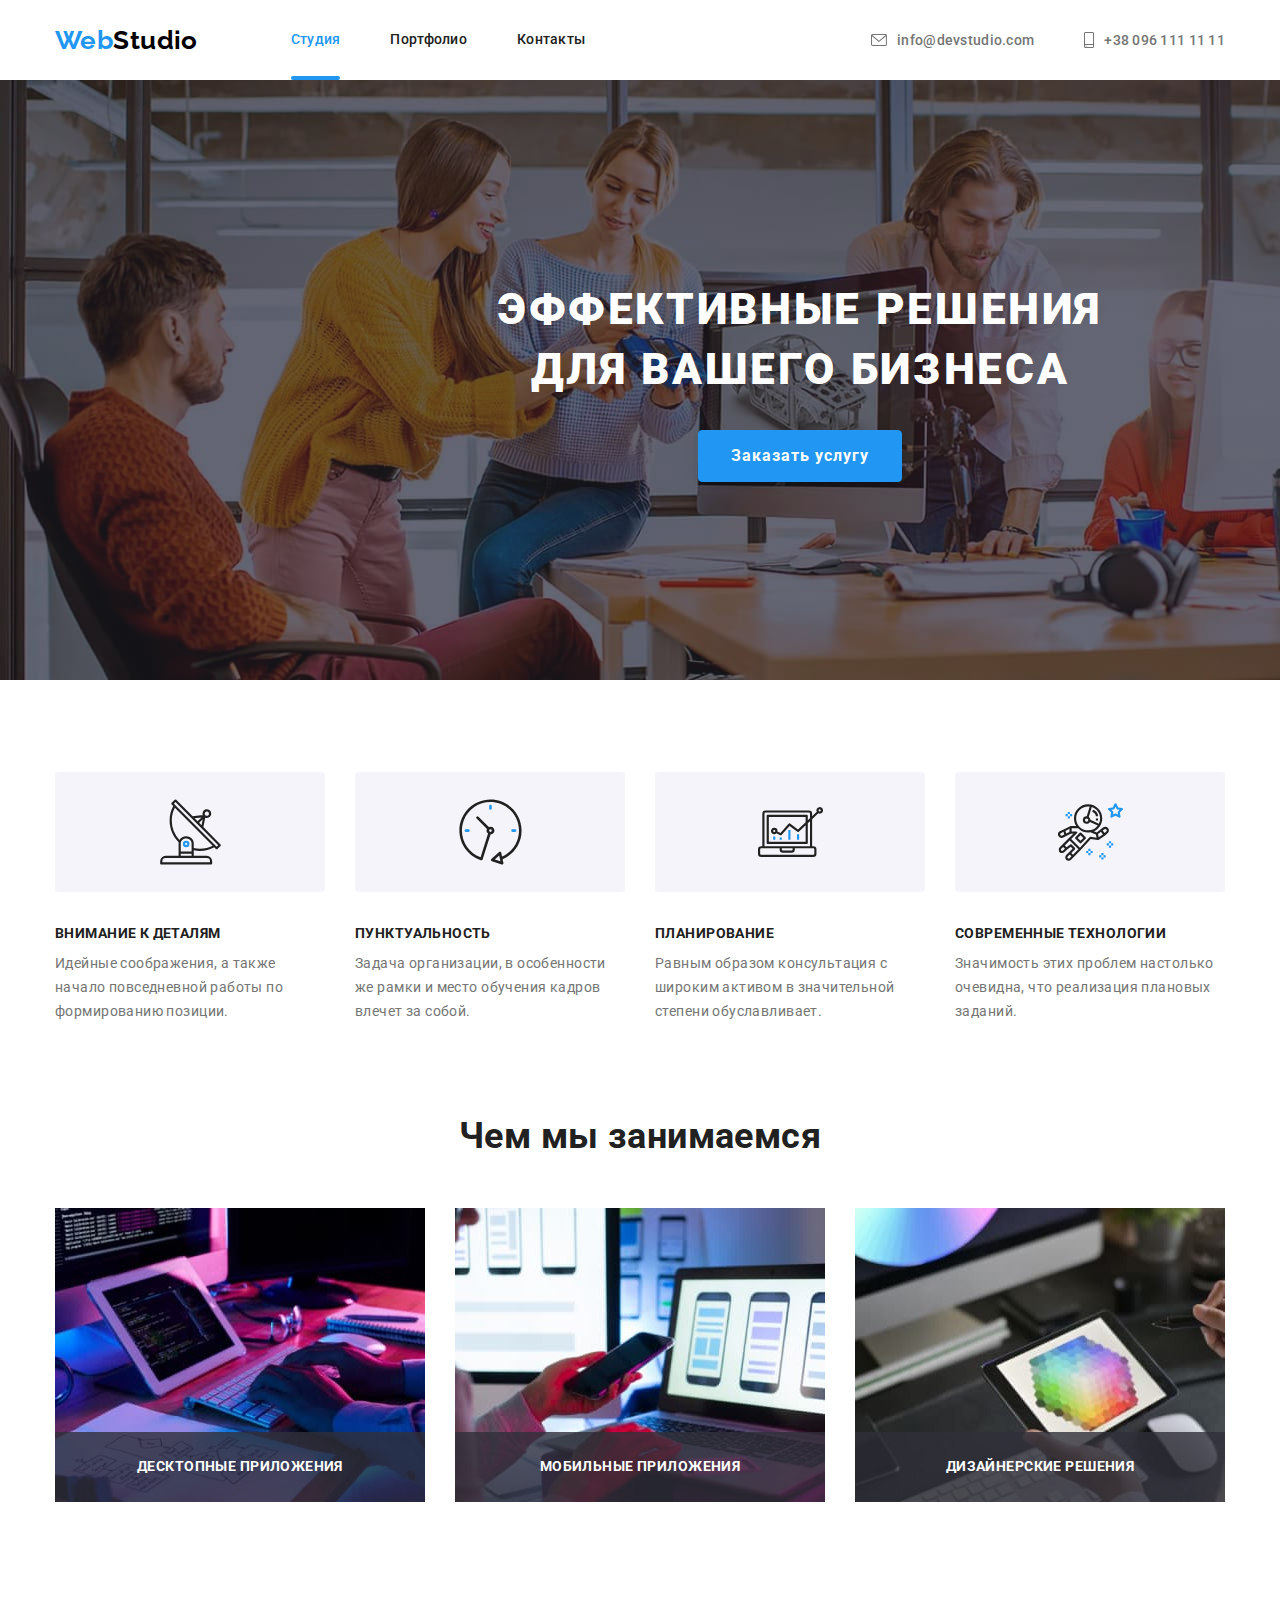
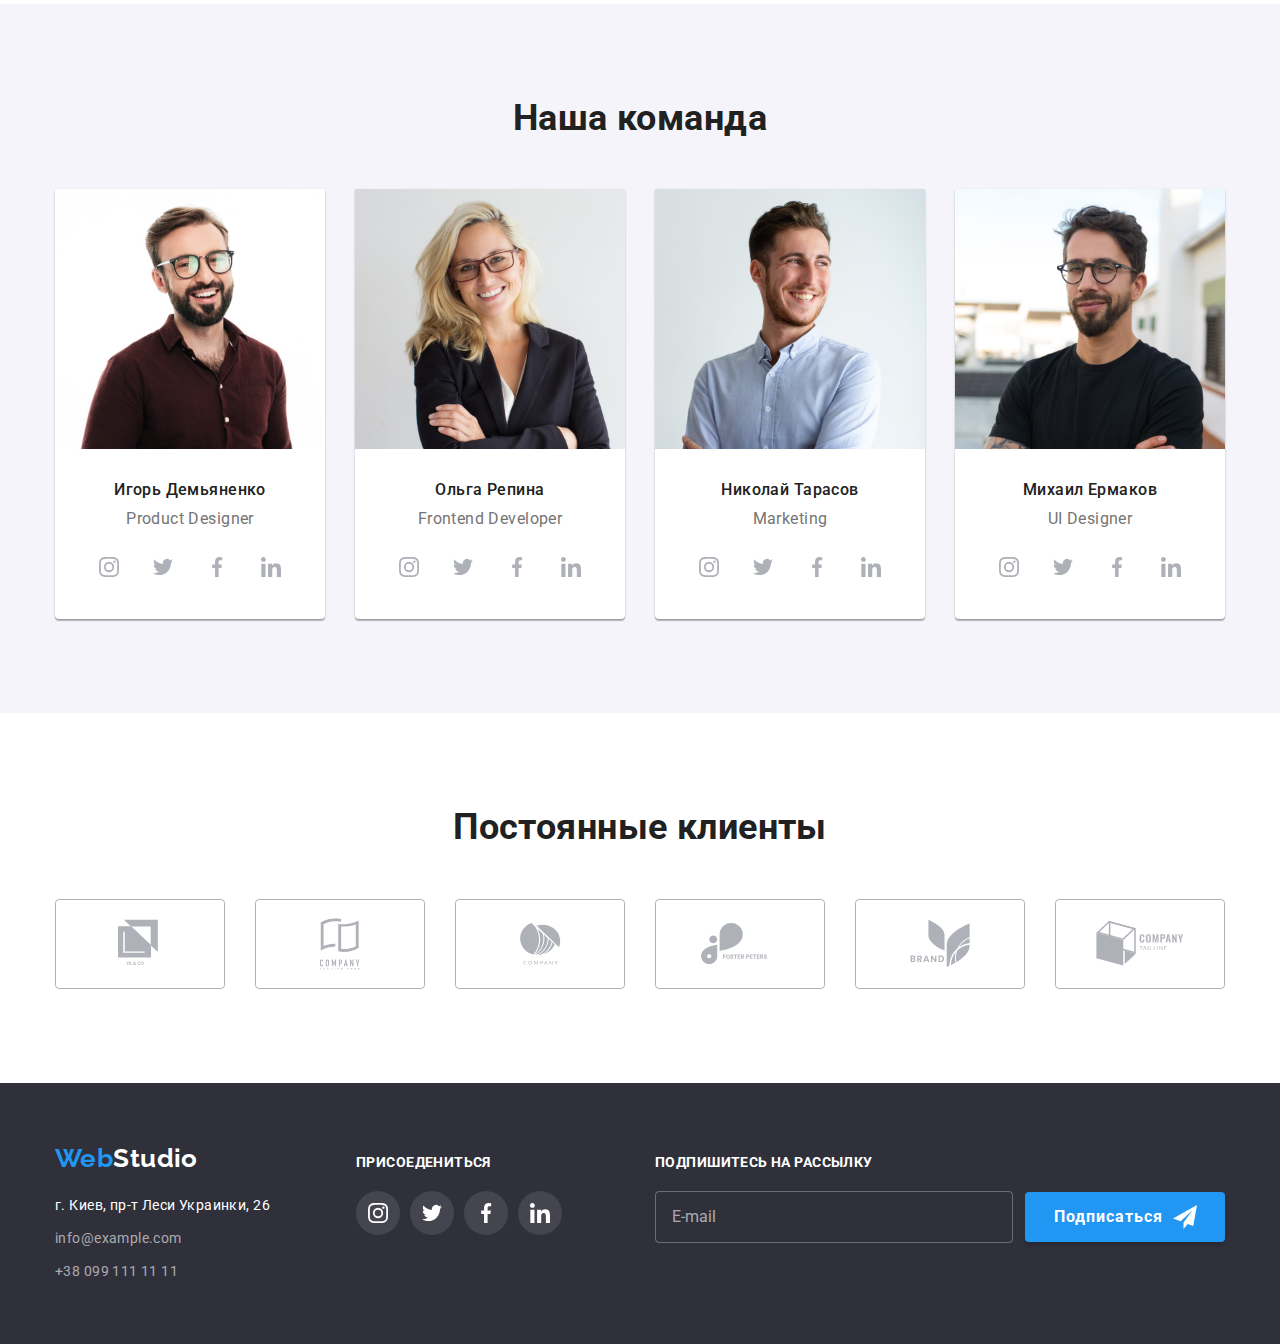
==== index.html @ e8d25381 "hw06-01" ====
<!DOCTYPE html>
<html lang="en">
  <head>
    <meta charset="UTF-8" />
    <meta name="viewport" content="width=device-width, initial-scale=1.0" />
    <link
      rel="stylesheet"
      href="https://cdnjs.cloudflare.com/ajax/libs/modern-normalize/1.0.0/modern-normalize.min.css"
    />
    <link rel="preconnect" href="https://fonts.gstatic.com" />
    <link
      href="https://fonts.googleapis.com/css2?family=Raleway:wght@700&family=Roboto:ital,wght@0,400;0,500;0,900;1,700&display=swap"
      rel="stylesheet"
    />
    <link rel="stylesheet" href="./css/style.css" />
    <title>Home work</title>
  </head>
  <body>
    <header class="header index-no-line">
      <!--NAVIGATION-->
      <div class="container">
        <nav class="navigation">
          <a href="./index.html" class="webstudio"
            >Web<span class="studio">Studio</span></a
          >

          <ul class="nav-list">
            <li class="nav-item">
              <a href="./index.html" lang="ru" class="navlink current"
                >Студия</a
              >
            </li>
            <li class="nav-item">
              <a href="./portfolio.html" lang="ru" class="navlink">Портфолио</a>
            </li>
            <li class="nav-item">
              <a href="#" lang="ru" class="navlink">Контакты</a>
            </li>
          </ul>
        </nav>
        <ul class="nav-list-info">
          <li class="nav-item-info info-mail">
            <a href="mailto:info@devstudio.com" class="nav-info mail">
              <svg width="16" height="12" class="icon-envelope">
                <use href="./img/sprite.svg#icon-envelope"></use>
              </svg>
              info@devstudio.com</a
            >
          </li>
          <li class="nav-item-info">
            <a href="tel:+380961111111" class="nav-info">
              <svg width="10" height="16" class="icon-smartphone">
                <use href="./img/sprite.svg#icon-smartphone"></use>
              </svg>
              +38 096 111 11 11
            </a>
          </li>
        </ul>
      </div>
    </header>
    <main>
      <!--HERO-->
      <section class="main-hero">
        <div class="container hero"><div class="title-button">
          <h1 lang="ru" class="title-hero">
            ЭФФЕКТИВНЫЕ РЕШЕНИЯ ДЛЯ ВАШЕГО БИЗНЕСА
          </h1>
          <button type="button" lang="ru" class="hero-button" data-modal-open>
            Заказать услугу
          </button>
        </div></div>
      </section>
      <!--CAPABILITIES-->
      <section class="capabilities">
        <div class="container">
          <ul class="capabilities-list">
            <li class="capabilities-item">
              <div class="icon-division">
                <svg width="65" height="70" class="icon-antenna">
                  <use href="./img/sprite.svg#icon-antenna"></use>
                </svg>
              </div>
              <h3 lang="ru" class="capabilities-title">Внимание к деталям</h3>
              <p lang="ru">
                Идейные соображения, а также начало повседневной работы по
                формированию позиции.
              </p>
            </li>
            <li class="capabilities-item">
              <div class="icon-division">
                <svg width="65" height="70" class="icon-clock">
                  <use href="./img/sprite.svg#icon-clock"></use>
                </svg>
              </div>
              <h3 lang="ru" class="capabilities-title">Пунктуальность</h3>
              <p lang="ru">
                Задача организации, в особенности же рамки и место обучения
                кадров влечет за собой.
              </p>
            </li>
            <li class="capabilities-item">
              <div class="icon-division">
                <svg width="65" height="70" class="icon-antenna">
                  <use href="./img/sprite.svg#icon-diagram"></use>
                </svg>
              </div>
              <h3 lang="ru" class="capabilities-title">Планирование</h3>
              <p lang="ru">
                Равным образом консультация с широким активом в значительной
                степени обуславливает.
              </p>
            </li>
            <li class="capabilities-item">
              <div class="icon-division">
                <svg width="65" height="70" class="icon-astronaut">
                  <use href="./img/sprite.svg#icon-astronaut"></use>
                </svg>
              </div>
              <h3 lang="ru" class="capabilities-title">
                Современные технологии
              </h3>
              <p lang="ru">
                Значимость этих проблем настолько очевидна, что реализация
                плановых заданий.
              </p>
            </li>
          </ul>
        </div>
      </section>
      <!--OUR OCCUPATION-->
      <section class="occupation">
        <div class="container">
          <h2 lang="ru" class="occupation-title">Чем мы занимаемся</h2>
          <ul class="occupation-list">
            <li class="occupation-item">
              <div class="image-discription">
              <img src="./img/keyboard.jpg" width="370" alt="клавиатура" />
             <div class="text-division">
              <p class="occupation-text">Десктопные приложения</p>
              </div>
            </div>
            </li>
            <li class="occupation-item">
              <div class="image-discription">
              <img src="./img/tele.jpg" width="370" alt="телефон" />
              <div class="text-division">
                <p class="occupation-text">Мобильные приложения</p>
              </div>
              </div>
            </li>
            <li class="occupation-item">
              <div class="image-discription">
              <img src="./img/dispay.jpg" width="370" alt="монитор" />
              <div class="text-division">
                <p class="occupation-text">Дизайнерские решения</p>
              </div>
              </div>
            </li>
          </ul>
        </div>
      </section>
      <!--OUR TEAM-->
      <section class="team">
        <div class="container">
          <h2 lang="ru" class="team-title">Наша команда</h2>
          <ul class="team-list">
            <li class="team-list-item">
              <img src="./img/igor.jpg" width="270" alt="игорь" />
              <div class="name-position">
                <h3 lang="ru" class="team-member-name">Игорь Демьяненко</h3>
                <p lang="ru" class="team-member-position">Product Designer</p>
                <ul class="list-network">
                  <li class="item-network">
                    <a href="#" class="link-network">
                      <svg width="20" height="20" class="icon-network">
                        <use href="./img/sprite.svg#icon-instagram"></use>
                      </svg>
                    </a>
                  </li>
                  <li class="item-network">
                    <a href="#" class="link-network">
                      <svg width="20" height="20" class="icon-network">
                        <use href="./img/sprite.svg#icon-twitter"></use>
                      </svg>
                    </a>
                  </li>
                  <li class="item-network">
                    <a href="#" class="link-network">
                      <svg width="20" height="20" class="icon-network">
                        <use href="./img/sprite.svg#icon-facebook"></use>
                      </svg>
                    </a>
                  </li>
                  <li class="item-network">
                    <a href="#" class="link-network">
                      <svg width="20" height="20" class="icon-network">
                        <use href="./img/sprite.svg#icon-linkedin"></use>
                      </svg>
                    </a>
                  </li>
                </ul>
              </div>
            </li>
            <li class="team-list-item">
              <img src="./img/olga.jpg" width="270" alt="ольга" />
              <div class="name-position">
                <h3 lang="ru" class="team-member-name">Ольга Репина</h3>
                <p lang="ru" class="team-member-position">Frontend Developer</p>
                <ul class="list-network">
                  <li class="item-network">
                    <a href="#" class="link-network">
                      <svg width="20" height="20" class="icon-network">
                        <use href="./img/sprite.svg#icon-instagram"></use>
                      </svg>
                    </a>
                  </li>
                  <li class="item-network">
                    <a href="#" class="link-network">
                      <svg width="20" height="20" class="icon-network">
                        <use href="./img/sprite.svg#icon-twitter"></use>
                      </svg>
                    </a>
                  </li>
                  <li class="item-network">
                    <a href="#" class="link-network">
                      <svg width="20" height="20" class="icon-network">
                        <use href="./img/sprite.svg#icon-facebook"></use>
                      </svg>
                    </a>
                  </li>
                  <li class="item-network">
                    <a href="#" class="link-network">
                      <svg width="20" height="20" class="icon-network">
                        <use href="./img/sprite.svg#icon-linkedin"></use>
                      </svg>
                    </a>
                  </li>
                </ul>
              </div>
            </li>
            <li class="team-list-item">
              <img
                src="./img/nikolay.jpg"
                width="270"
                height="260"
                alt="николай"
              />
              <div class="name-position">
                <h3 lang="ru" class="team-member-name">Николай Тарасов</h3>
                <p class="team-member-position">Marketing</p>
                <ul class="list-network">
                  <li class="item-network">
                    <a href="#" class="link-network">
                      <svg width="20" height="20" class="icon-network">
                        <use href="./img/sprite.svg#icon-instagram"></use>
                      </svg>
                    </a>
                  </li>
                  <li class="item-network">
                    <a href="#" class="link-network">
                      <svg width="20" height="20" class="icon-network">
                        <use href="./img/sprite.svg#icon-twitter"></use>
                      </svg>
                    </a>
                  </li>
                  <li class="item-network">
                    <a href="#" class="link-network">
                      <svg width="20" height="20" class="icon-network">
                        <use href="./img/sprite.svg#icon-facebook"></use>
                      </svg>
                    </a>
                  </li>
                  <li class="item-network">
                    <a href="#" class="link-network">
                      <svg width="20" height="20" class="icon-network">
                        <use href="./img/sprite.svg#icon-linkedin"></use>
                      </svg>
                    </a>
                  </li>
                </ul>
              </div>
            </li>
            <li class="team-list-item">
              <img src="./img/misha.jpg" width="270" alt="михаил" />
              <div class="name-position">
                <h3 lang="ru" class="team-member-name">Михаил Ермаков</h3>
                <p class="team-member-position">UI Designer</p>
                <ul class="list-network">
                  <li class="item-network">
                    <a href="#" class="link-network">
                      <svg width="20" height="20" class="icon-network">
                        <use href="./img/sprite.svg#icon-instagram"></use>
                      </svg>
                    </a>
                  </li>
                  <li class="item-network">
                    <a href="#" class="link-network">
                      <svg width="20" height="20" class="icon-network">
                        <use href="./img/sprite.svg#icon-twitter"></use>
                      </svg>
                    </a>
                  </li>
                  <li class="item-network">
                    <a href="#" class="link-network">
                      <svg width="20" height="20" class="icon-network">
                        <use href="./img/sprite.svg#icon-facebook"></use>
                      </svg>
                    </a>
                  </li>
                  <li class="item-network">
                    <a href="#" class="link-network">
                      <svg width="20" height="20" class="icon-network">
                        <use href="./img/sprite.svg#icon-linkedin"></use>
                      </svg>
                    </a>
                  </li>
                </ul>
              </div>
            </li>
          </ul>
        </div>
      </section>
      <!-- ====================CLIENTS============ -->
      <section class="clients">
        <div class="container">
          <h2 class="team-title">Постоянные клиенты</h2>
          <ul class="list-clients">
            <li class="item-clients">
              <a href="#" class="link-clients">
                <svg width="44" height="50" class="icon-clients">
                  <use href="./img/sprite.svg#icon-yago"></use>
                </svg>
              </a>
            </li>
            <li class="item-clients">
              <a href="#" class="link-clients">
                <svg width="40" height="52" class="icon-clients">
                  <use href="./img/sprite.svg#icon-tagline"></use>
                </svg>
              </a>
            </li>
            <li class="item-clients">
              <a href="#" class="link-clients">
                <svg width="41" height="42" class="icon-clients">
                  <use href="./img/sprite.svg#icon-company"></use>
                </svg>
              </a>
            </li>
            <li class="item-clients">
              <a href="#" class="link-clients">
                <svg width="79" height="42" class="icon-clients">
                  <use href="./img/sprite.svg#icon-foster"></use>
                </svg>
              </a>
            </li>
            <li class="item-clients">
              <a href="#" class="link-clients">
                <svg width="60" height="47" class="icon-clients">
                  <use href="./img/sprite.svg#icon-brand"></use>
                </svg>
              </a>
            </li>
            <li class="item-clients">
              <a href="#" class="link-clients">
                <svg width="88" height="45" class="icon-clients">
                  <use href="./img/sprite.svg#icon-comtag"></use>
                </svg>
              </a>
            </li>
          </ul>
        </div>
      </section>
    </main>
    <footer class="footer">
      <div class="container">
        <div class="studio-adress">
          <a href="./index.html" class="webstudio"
            >Web<span class="footer-studio">Studio</span></a
          >
          <address class="address">
            <p class="company-address">г. Киев, пр-т Леси Украинки, 26</p>
            <ul class="footer-list">
              <li class="address-list-item">
                <a href="mailto:info@example.com" class="contact-info"
                  >info@example.com</a
                >
              </li>
              <li class="address-list-item">
                <a href="tel:+380991111111" class="contact-info"
                  >+38 099 111 11 11</a
                >
              </li>
            </ul>
          </address>
        </div>
        <div class="join">
          <h3 class="join-title">присоедениться</h3>
          <ul class="list-join">
            <li class="item-join">
              <a href="#" class="link-join">
                <svg width="20" height="20" class="join-network">
                  <use href="./img/sprite.svg#icon-instagram"></use>
                </svg>
              </a>
            </li>
            <li class="item-join">
              <a href="#" class="link-join">
                <svg width="20" height="20" class="join-network">
                  <use href="./img/sprite.svg#icon-twitter"></use>
                </svg>
              </a>
            </li>
            <li class="item-join">
              <a href="#" class="link-join">
                <svg width="20" height="20" class="join-network">
                  <use href="./img/sprite.svg#icon-facebook"></use>
                </svg>
              </a>
            </li>
            <li class="item-join">
              <a href="#" class="link-join">
                <svg width="20" height="20" class="join-network">
                  <use href="./img/sprite.svg#icon-linkedin"></use>
                </svg>
              </a>
            </li>
          </ul>
        </div>
        <div class="subscribe-div">
          <h3 class="join-title">Подпишитесь на рассылку</h3>
          <form class="form-subscribe">
            <input type="email" name="email" placeholder="E-mail" class="subscribe-input">
            <button type="submit" class="subscribe-button">Подписаться
                <svg width="24" height="24" class="icon-plaine">
                  <use href="../img/sprite.svg#icon-plaine"></use>
                </svg>

            </button>
          </form>
        </div>
      </div>
    </footer>
    <!-- BACK-PAGE -->
    <div class="back-page is-hidden" data-modal>
      <div class="modal">
        <div class="div-modal-button">
        <button type="button" class="modal-button" data-modal-close>
          <svg width="11" height="11">
            <use href="./img/sprite.svg#icon-Vector"></use>
          </svg>

        </button>
        </div>
        <div class="form-blank">
          <h2 class="form-title">Оставьте свои данные, мы вам перезвоним</h2>
          <form class="form-blank">
            <label for="name" class="label-blank">Имя</label>
            <input type="text" name="name"  id="name" class="blank-input">
            <label for="tel" class="label-blank">Телефон</label>
            <input type="tel" name="tel" id="tel" class="blank-input">
            <label for="email" class="label-blank">Почта</label>
            <input type="email" name="email" id="email" class="blank-input">
            <label for="textarea" class="label-blank">Комментарий</label>
            <textarea name="area" id="textarea" class="text-area" placeholder="Введите текст"></textarea>
          <div class="policy-div">
            <input type="checkbox" name="policy" id="policy" class="checkbox-policy">
            <label for="policy" class="policy-text"> Соглашаюсь с рассылкой и принимаю <a href="#" class="policy-link">Условия договора</a></label>
          </div>
          <button type="submit" class="button-blank">Отправить</button>
          </form>

        </div>
      </div>
    </div>

    <script src="./js/modal.js">
    
    </script>
  </body>
</html>
---- css/style.css ----
:root {
  --main-text-color: #757575;
  --akcent-text-button-color: #2196f3;
  --title-text-color: #000000;
  --link-normal-color: #212121;
  --card-set-ap: 30px;
}
body {
  font-family: "Roboto", sans-serif;
  font-style: normal;
  font-weight: 400;
  font-size: 14px;
  line-height: 1.71;
  letter-spacing: 0.03em;
  color: var(--main-text-color);
}

.container {
  width: 1200px;
  margin-left: auto;
  margin-right: auto;
  padding: 0 15px;
}
ul,
h1,
h2,
h3,
a,
p {
  list-style: none;
  margin: 0;
  padding: 0;
}
img {
  max-width: 100%;
  display: block;
  height: auto;
}
/* NAVIGATION */
.header {
  border-bottom: 1px solid #ececec;
}
.webstudio {
  font-family: "Raleway", sans-serif;
  font-weight: 700;
  font-size: 26px;
  line-height: 1.19;
  color: var(--akcent-text-button-color);
  text-decoration: none;

  display: inline-block;
  margin-right: 93px;
}
.studio {
  color: var(--title-text-color);
}
.navlink {
  text-decoration: none;
  font-weight: 500;
  font-size: 14px;
  line-height: 1.14;
  letter-spacing: 0.02em;
  color: var(--link-normal-color);

  display: inline-block;
  padding-top: 32px;
  padding-bottom: 32px;
  width: 100%;
  height: 100%;
  transition: color 250ms cubic-bezier(0.4, 0, 0.2, 1);
}
.navlink:hover,
.navlink:focus {
  color: var(--akcent-text-button-color);
}
.nav-info {
  font-weight: 500;
  font-size: 14px;
  line-height: 16px;
  letter-spacing: 0.02em;
  color: inherit;
  text-decoration: none;
  padding-top: 32px;
  padding-bottom: 32px;

  display: inline-block;
  width: 100%;
  height: 100%;
  transition: color 250ms cubic-bezier(0.4, 0, 0.2, 1);
}
.nav-info:hover,
.nav-info:focus {
  color: var(--akcent-text-button-color);
}
.current {
  position: relative;
  color: var(--akcent-text-button-color);
}

.current::after {
  position: absolute;
  left: 0;
  bottom: 0;

  border-radius: 2px;
  content: "";
  width: 100%;
  height: 4px;
  background-color: var(--akcent-text-button-color);
}

.header .container {
  display: flex;
}
.navigation {
  display: flex;
  align-items: center;
}
.nav-list {
  display: flex;
}

.nav-list-info {
  display: flex;
  margin-left: auto;
  align-items: center;
}
.nav-item-info.info-mail {
  margin-right: 50px;
}
.nav-item + .nav-item {
  margin-left: 50px;
}
.header.index-no-line {
  border-bottom: 0;
}

/* SVG Imeges */
.nav-info {
  display: flex;
  align-items: center;
  fill: currentColor;
}
.icon-envelope {
  display: inline-block;
  margin-right: 10px;
}
.icon-smartphone {
  display: inline-block;
  margin-right: 10px;
}

/* =========HERO=========== */
.main-hero {
  background-color: #2f303a;
  width: 1600px;
  height: 600px;
  margin-left: auto;
  margin-right: auto;
  background-image: linear-gradient(
      to right,
      rgba(47, 48, 58, 0.4),
      rgba(47, 48, 58, 0.4)
    ),
    url(../img/hero/hero.jpg);
  background-size: cover;
}
.container.hero {
  text-align: center;
  padding: 200px 0;
}
.title-button {
  width: 696px;
  margin-left: auto;
  margin-right: auto;
}
.title-hero {
  font-weight: 900;
  font-size: 44px;
  line-height: 1.36;
  letter-spacing: 0.06em;
  text-transform: uppercase;
  color: #ffffff;

  margin-bottom: 30px;
}
.hero-button {
  background-color: var(--akcent-text-button-color);
  color: #ffffff;
  font-weight: 700;
  font-size: 16px;
  line-height: 1.875;
  cursor: pointer;

  display: inline-block;
  padding: 10px 32px;

  text-align: center;
  letter-spacing: 0.06em;
  min-width: 200px;
  box-shadow: 0px 4px 4px rgba(0, 0, 0, 0.15);
  border-radius: 4px;
  outline: none;
  border: 1px solid var(--akcent-text-button-color);
}

/* =========CAPABILITIES============= */
.capabilities .container {
  padding: 92px 15px;
}
.capabilities-list {
  display: flex;
}
.capabilities-item {
  min-width: 270px;
}
.capabilities-item:not(:last-child) {
  margin-right: 30px;
}
.capabilities-title {
  font-weight: 700;
  font-size: 14px;
  line-height: 1.14;
  text-transform: uppercase;
  color: var(--link-normal-color);

  display: inline-block;
  margin-bottom: 10px;
}
/* SVG imeges fo capabilities */
.icon-division {
  width: 270px;
  height: 120px;
  display: flex;
  justify-content: center;
  align-items: center;
  background-color: #f5f4fa;
  border-radius: 4px;
  margin-bottom: 30px;
}

/* ===========OCUPATION=============== */
.occupation .container {
  padding-bottom: 102px;
}
.occupation-list {
  display: flex;
}
.occupation-item:not(:last-child) {
  margin-right: 30px;
}
.occupation-title {
  font-weight: 700;
  font-size: 36px;
  line-height: 1.16;
  text-align: center;
  color: var(--link-normal-color);

  display: block;
  margin-bottom: 50px;
}
/* division after image */
.image-discription {
  position: relative;
}
.occupation-text {
  font-weight: 700;
  font-size: 14px;
  line-height: 1.14;
  text-transform: uppercase;

  color: #ffffff;
}
.text-division {
  position: absolute;
  bottom: 0;

  text-align: center;
  width: 100%;
  padding: 27px 0;
  background: rgba(47, 48, 58, 0.8);
}
/* ===============OUR TEAM============ */
.team {
  background-color: #f5f4fa;
}
.team .container {
  padding-top: 94px;
  padding-bottom: 94px;
}
.team-title {
  display: block;
  margin-bottom: 50px;
  text-align: center;

  font-weight: 700;
  font-size: 36px;
  line-height: 1.16;
  color: var(--link-normal-color);
}
.team-list {
  display: flex;
}
.team-list-item:not(:last-child) {
  margin-right: 30px;
}
.team-list-item {
  box-shadow: 0px 1px 3px rgba(0, 0, 0, 0.12), 0px 1px 1px rgba(0, 0, 0, 0.14),
    0px 2px 1px rgba(0, 0, 0, 0.2);
  border-radius: 0px 0px 4px 4px;
  width: 270px;
  background-color: #ffffff;
}
.name-position {
  padding-top: 30px;
  padding: 30px;
  text-align: center;
}
.team-member-name {
  font-weight: 500;
  font-size: 16px;
  line-height: 1.18;
  color: var(--link-normal-color);

  display: inline-block;
  margin-bottom: 10px;
}
.team-member-position {
  font-size: 16px;
  line-height: 1.18;
  margin-bottom: 16px;
}
/* SVG imeges OUR TEAM */
.list-network {
  display: flex;
  justify-content: center;
}
.item-network {
  width: 44px;
  height: 44px;
  border-radius: 50%;
}
.link-network {
  width: 100%;
  height: 100%;
  border-radius: 50%;
  display: flex;
  align-items: center;
  justify-content: center;
  fill: #afb1b8;

  transition: background-color 250ms cubic-bezier(0.4, 0, 0.2, 1),
    fill 250ms cubic-bezier(0.4, 0, 0.2, 1);
}
.item-network:not(:last-child) {
  margin-right: 10px;
}

.link-network:hover,
.link-network:focus,
.link-network:hover .icon-network,
.link-network:focus .icon-network {
  background-color: var(--akcent-text-button-color);
  fill: #ffffff;
}
.link-network:hover .icon-network,
.link-network:focus .icon-network {
  background-color: transparent;
}
/* ==========CLIENTS========= */
.clients .container {
  padding: 94px 0;
}
/* SVG clienys imeges */
.list-clients {
  display: flex;
  justify-content: center;
}
.item-clients {
  width: 170px;
  height: 90px;
}
.item-clients:not(:last-child) {
  margin-right: 30px;
}
.link-clients {
  width: 100%;
  height: 100%;
  display: flex;
  border: 1px solid #afb1b8;
  border-radius: 4px;
  justify-content: center;
  align-items: center;
  fill: #afb1b8;
  transition: border-color 250ms cubic-bezier(0.4, 0, 0.2, 1),
    fill 250ms cubic-bezier(0.4, 0, 0.2, 1);
}
.link-clients:hover,
.link-clients:hover .icon-clients,
.link-clients:focus,
.link-clients:focus .icon-clients {
  fill: var(--akcent-text-button-color);
  border-color: var(--akcent-text-button-color);
}

/* ==========FOOTER========== */
.footer {
  background-color: #2f303a;
  padding-top: 60px;
  padding-bottom: 60px;
}
.footer .container {
  display: flex;
  align-items: baseline;
}
.studio-adress {
  width: 231px;
  margin-right: 70px;
}
.join {
  width: 210px;
}
.footer .webstudio {
  display: inline-block;
  margin-bottom: 20px;
}
.footer-studio {
  color: #ffffff;
}
.footer-list {
  font-style: normal;
}
.company-address {
  display: inline-block;
  margin-bottom: 9px;

  color: #ffffff;
  font-style: normal;
}
.contact-info {
  color: rgba(255, 255, 255, 0.6);
  text-decoration: none;

  display: inline-block;

  transition: color 250ms cubic-bezier(0.4, 0, 0.2, 1);
}
.contact-info:hover,
.contact-info:focus {
  color: var(--akcent-text-button-color);
}
.address-list-item:not(:last-child) {
  margin-bottom: 9px;
}
/* join division */
.join-title {
  color: #ffffff;
  font-weight: 700;
  font-size: 14px;
  line-height: 1.14;
  text-transform: uppercase;

  margin-bottom: 20px;
}

/* svg imeges join */
.join {
  margin-right: 93px;
}

.list-join {
  display: flex;
  justify-content: center;
}
.item-join {
  width: 44px;
  height: 44px;
}
.link-join {
  width: 100%;
  height: 100%;
  border-radius: 50%;
  display: flex;
  background: rgba(255, 255, 255, 0.1);
  justify-content: center;
  align-items: center;
  fill: #ffffff;
  transition: background-color 250ms cubic-bezier(0.4, 0, 0.2, 1);
}
.link-join:hover,
.link-join:focus {
  background-color: var(--akcent-text-button-color);
}
.item-join:not(:last-child) {
  margin-right: 10px;
}
/* subscribe */
.form-subscribe {
  display: flex;
  align-items: center;
}
.subscribe-input {
  display: inline-block;
  width: 358px;
  padding: 15px 0 15px 16px;
  background-color: transparent;
  outline: none;
  margin-right: 12px;

  font-size: 16px;
  line-height: 1.25;
  color: rgba(255, 255, 255, 0.6);

  border: 1px solid rgba(255, 255, 255, 0.3);
  box-sizing: border-box;
  border-radius: 4px;
}
.form-subscribe input::placeholder {
  color: rgba(255, 255, 255, 0.6);
  font-size: 16px;
  line-height: 1.25;
}
.subscribe-button {
  display: inline-flex;
  align-items: center;
  min-width: 200px;
  padding: 10px 0 10px 29px;
  text-align: left;

  letter-spacing: 0.06em;
  color: #ffffff;
  font-weight: 700;
  font-size: 16px;
  line-height: 1.875;

  background: #2196f3;
  box-shadow: 0px 4px 4px rgba(0, 0, 0, 0.15);
  border-radius: 4px;
  border: 0;
  outline: none;
}
.icon-plaine {
  display: block;
  margin-left: 10px;
}
/* =======END FOOTER======= */

/* ========PORTFOLIO-PAGE============= */
.gallery .container {
  padding-top: 94px;
  padding-bottom: 94px;
}
.portfolio-button {
  font-weight: 500;
  font-size: 16px;
  line-height: 1.625;
  text-align: center;
  color: var(--link-normal-color);
  background: #f5f4fa;
  border-radius: 4px;
  outline: none;
  min-width: 73px;
  border: 1px solid transparent;
  cursor: pointer;

  display: inline-block;
  padding: 6px 22px;
  transition: color 250ms cubic-bezier(0.4, 0, 0.2, 1),
    background-color 250ms cubic-bezier(0.4, 0, 0.2, 1),
    box-shadow 250ms cubic-bezier(0.4, 0, 0.2, 1);
}
.portfolio-button:hover,
.portfolio-button:focus {
  color: #ffffff;
  background-color: var(--akcent-text-button-color);
  box-shadow: 0px 3px 1px rgba(0, 0, 0, 0.1), 0px 1px 2px rgba(0, 0, 0, 0.08),
    0px 2px 2px rgba(0, 0, 0, 0.12);
}
.button-list {
  display: flex;
  margin-bottom: 50px;
  justify-content: center;
}
.button-items:not(:last-child) {
  margin-right: 8px;
}
/* ==============CARD LIST=========== */
.portfolio-card-item:hover .card-overlay,
.portfolio-link:focus .card-overlay {
  transform: translateY(0);
}
.card-division {
  width: 1170px;
}
.portfolio-card-list {
  display: flex;
  flex-wrap: wrap;
  margin-top: calc(-1 * var(--card-set-ap));
  margin-left: calc(-1 * var(--card-set-ap));
}
.portfolio-card-item {
  flex-basis: calc(100% / 3 - var(--card-set-ap));
  border: 1px solid #eeeeee;
  margin-left: var(--card-set-ap);
  margin-top: var(--card-set-ap);
}

.card-title-text {
  padding: 20px 24px;
}
.card-title {
  font-weight: 700;
  font-size: 18px;
  line-height: 2;
  letter-spacing: 0.06em;
  color: var(--link-normal-color);

  display: block;
  margin-bottom: 4px;
}
.portfolio-link {
  display: inline-block;
  text-decoration: none;
  color: inherit;
  width: 100%;
  height: 100%;

  transition: box-shadow 250ms cubic-bezier(0.4, 0, 0.2, 1);
}
.card-text {
  font-size: 16px;
  line-height: 1.875;
}
.portfolio-link:hover,
.portfolio-link:focus {
  box-shadow: 0px 1px 1px rgba(0, 0, 0, 0.12), 0px 4px 4px rgba(0, 0, 0, 0.06),
    1px 4px 6px rgba(0, 0, 0, 0.16);
}

/* card akcent window */
.portfoilio-card-img {
  position: relative;
  overflow: hidden;
}
.portfolio-card-item:hover .card-overlay,
.portfolio-link:focus .card-overlay {
  transform: translateY(0);
}

.card-overlay {
  position: absolute;
  top: 0;
  left: 0;

  width: 100%;
  height: 100%;
  padding: 63px 24px;

  background: rgba(33, 150, 243, 0.9);
  transform: translateY(100%);
  transition: transform 250ms cubic-bezier(0.4, 0, 0.2, 1);
}

.overlay-text {
  font-size: 18px;
  line-height: 1.55;

  color: #ffffff;
}
/* MODAL WINDOW */
.back-page {
  position: fixed;
  top: 0;
  left: 0%;

  width: 100%;
  height: 100%;

  background: rgba(0, 0, 0, 0.2);
}
.modal {
  position: absolute;
  top: 50%;
  left: 50%;
  transform: translate(-50%, -50%);

  padding: 8px;
  min-width: 528px;
  min-height: 581px;

  background: #ffffff;
  box-shadow: 0px 1px 3px rgba(0, 0, 0, 0.12), 0px 1px 1px rgba(0, 0, 0, 0.14),
    0px 2px 1px rgba(0, 0, 0, 0.2);
  border-radius: 4px;
}
.back-page.is-hidden {
  opacity: 0;
  pointer-events: none;
}
.modal-button {
  display: flex;
  align-items: center;
  justify-content: center;
  width: 30px;
  height: 30px;
  background: #ffffff;
  border-radius: 50%;
  border: 1px solid rgba(0, 0, 0, 0.1);
  outline: none;

  margin-left: 490px;
  fill: currentColor;
}
.modal-button:hover {
  color: var(--akcent-text-button-color);
}
/* form for MODAL */
.div-modal-button {
  width: 100%;
  height: 30px;
}
.form-blank {
  width: 448px;
  margin-left: auto;
  margin-right: auto;
}
.form-title {
  font-weight: 700;
  font-size: 20px;
  line-height: 1.15;
  color: var(--link-normal-color);

  margin-bottom: 12px;
}
.form-blank {
  display: flex;
  flex-direction: column;
}
.label-blank {
  font-size: 12px;
  line-height: 1.16;

  letter-spacing: 0.01em;
  margin-bottom: 4px;
}

.blank-input {
  display: inline-block;
  width: 100%;

  font-size: 12px;
  line-height: 1.16;
  letter-spacing: 0.01em;

  padding: 14px 0 14px 15px;
  margin-bottom: 10px;

  border: 1px solid rgba(33, 33, 33, 0.2);
  box-sizing: border-box;
  border-radius: 4px;

  outline: none;
  cursor: pointer;
}
.text-area {
  display: block;
  width: 100%;
  height: 120px;
  padding: 12px 16px;
  margin-bottom: 20px;

  border: 1px solid rgba(33, 33, 33, 0.2);
  border-radius: 4px;

  resize: none;
  outline: none;
  cursor: pointer;
}
.text-area::placeholder {
  font-size: 12px;
  line-height: 1.16;
  letter-spacing: 0.01em;

  color: rgba(117, 117, 117, 0.5);
}
.policy-div {
  display: flex;
  align-items: center;
  margin-bottom: 30px;
}
.checkbox-policy {
  margin-right: 8px;
}
.policy-text {
  font-size: 14px;
  line-height: 1.71;

  letter-spacing: 0.03em;
}
.policy-link {
  font-size: 14px;
  line-height: 1.71;
  letter-spacing: 0.03em;

  color: #2196f3;
}
.policy-link:hover {
  text-decoration: none;
}
.button-blank {
  display: block;
  min-width: 200px;
  padding: 10px 55px;
  margin-left: auto;
  margin-right: auto;

  background: var(--akcent-text-button-color);
  box-shadow: 0px 4px 4px rgba(0, 0, 0, 0.15);
  border-radius: 4px;
  border: 0;
  outline: none;

  font-weight: 700;
  font-size: 16px;
  line-height: 1.875;

  color: #ffffff;
}
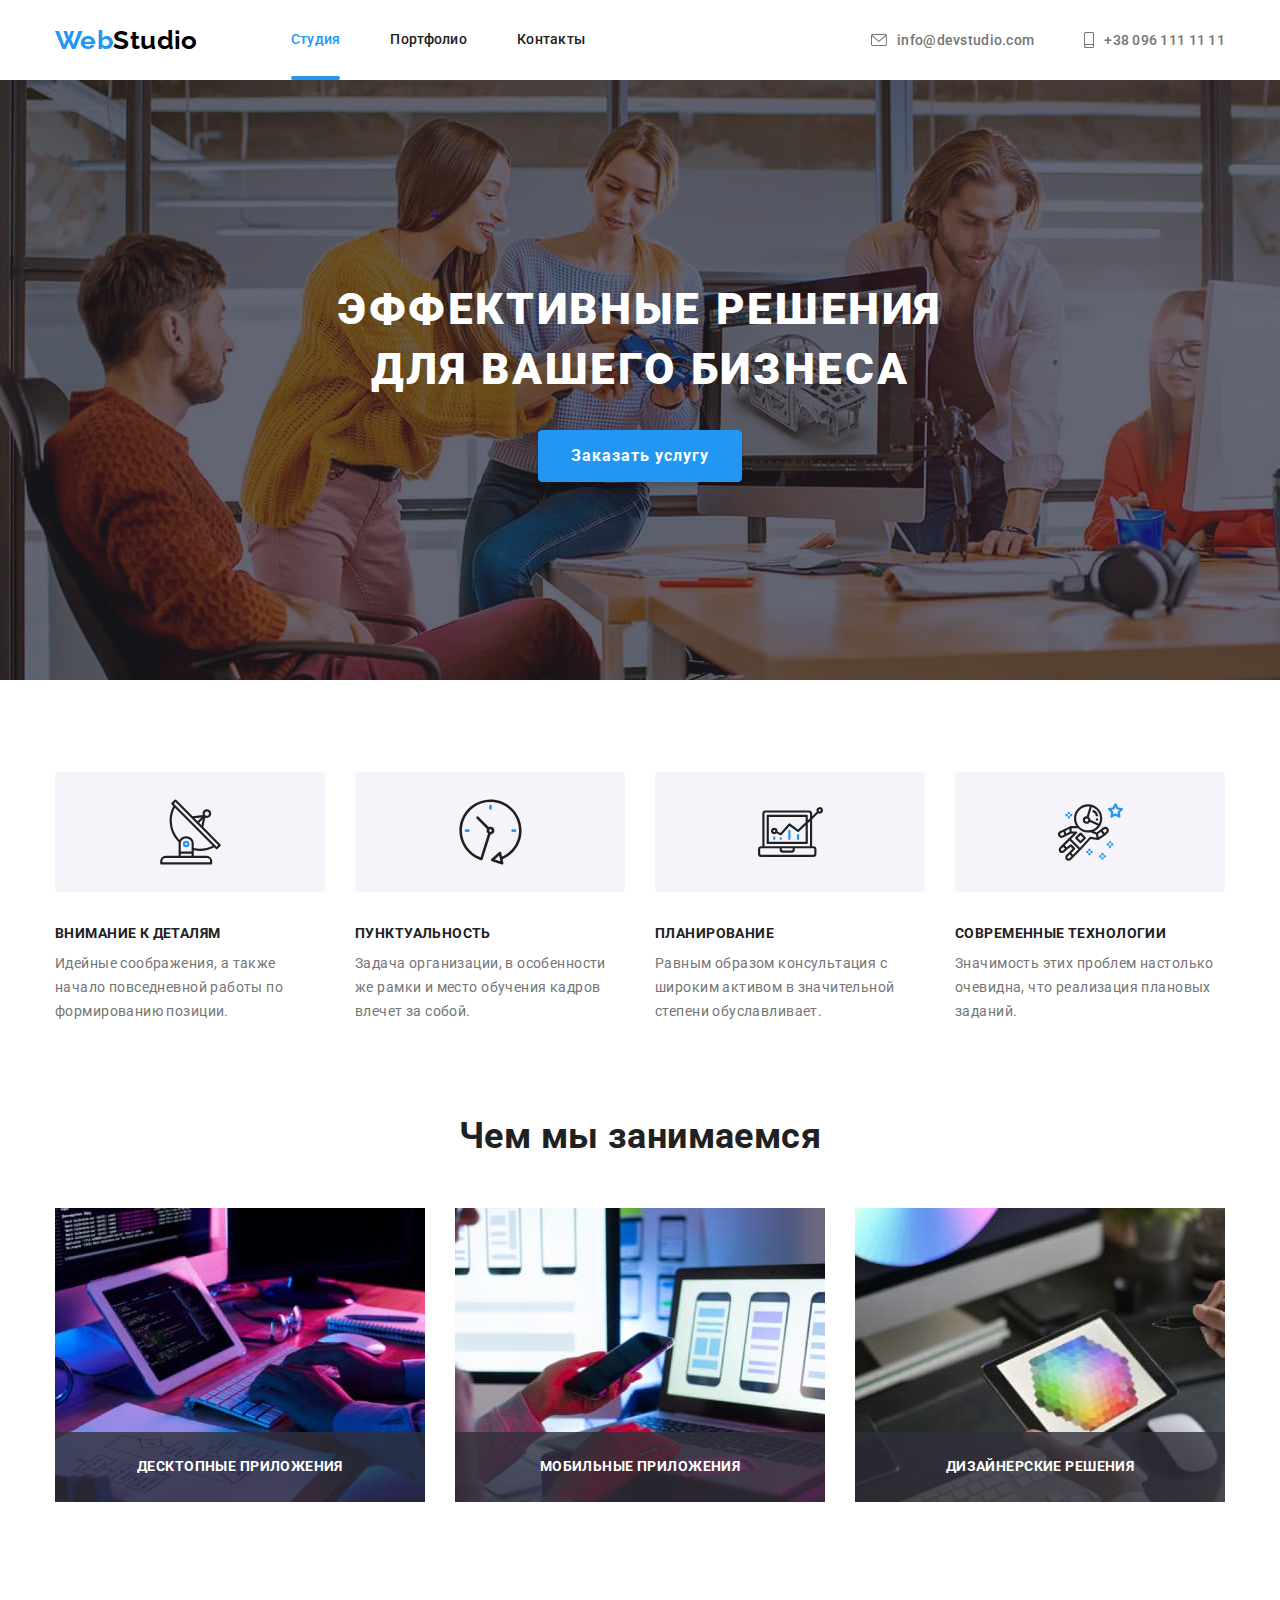
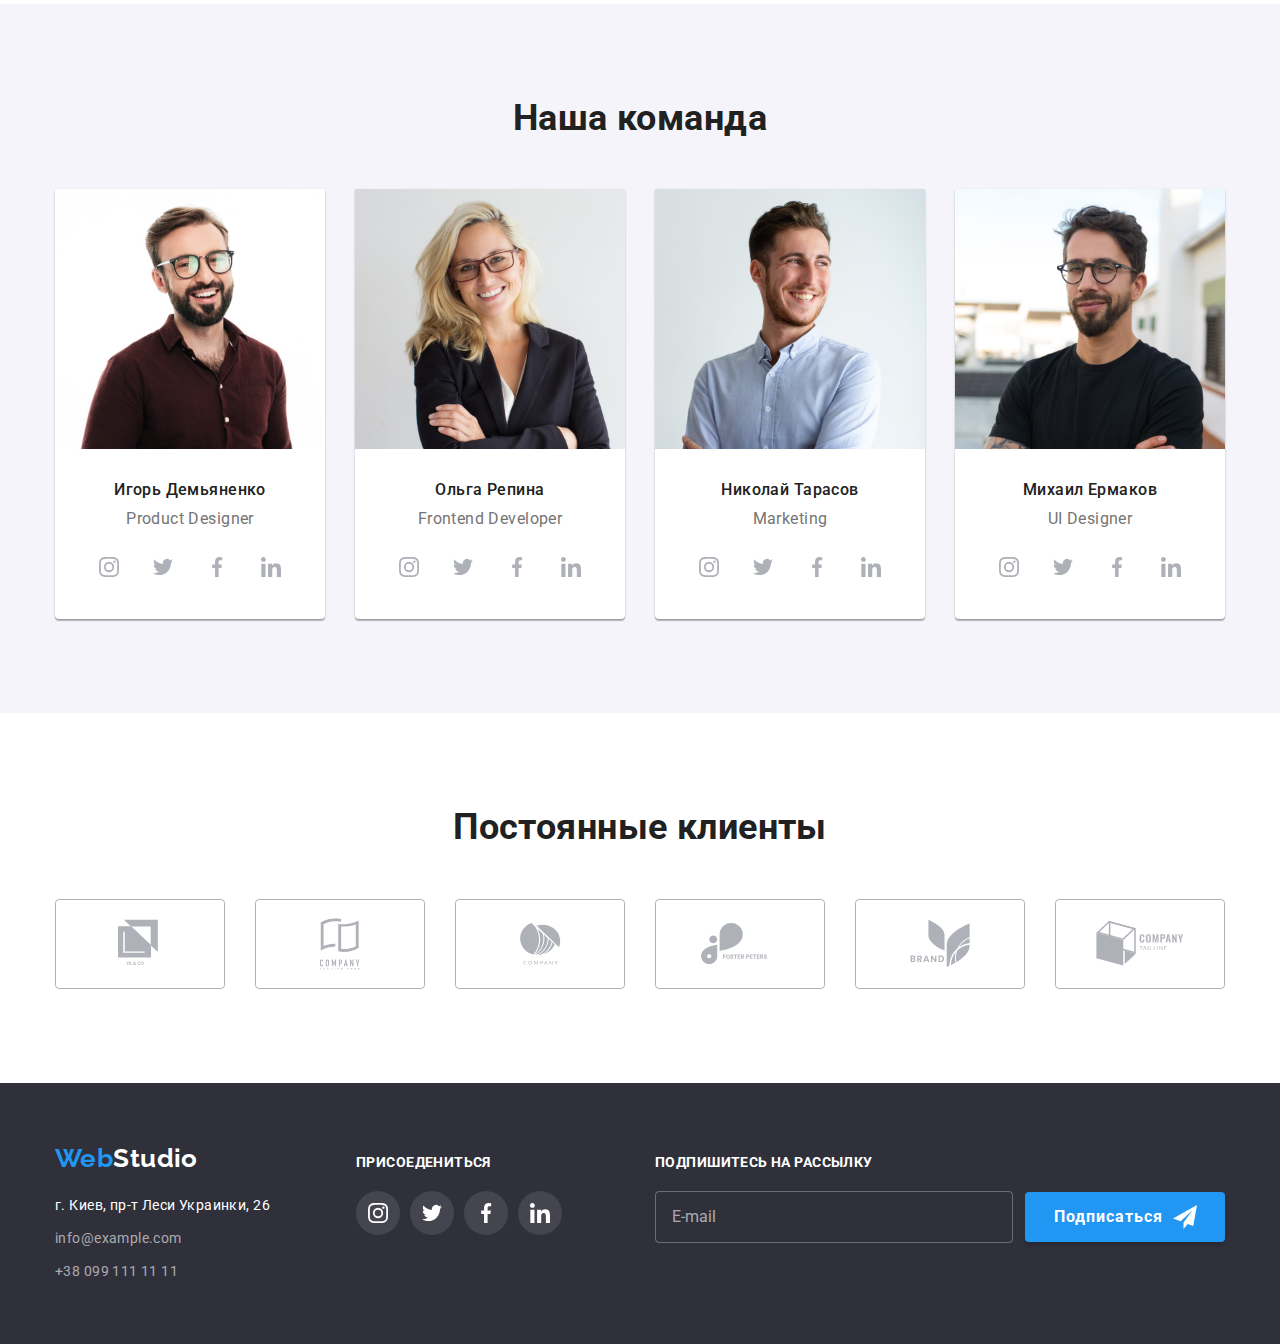
==== commit e99a91f7: "hw06-05" ====
--- a/index.html
+++ b/index.html
@@ -1,480 +1,491 @@
 <!DOCTYPE html>
 <html lang="en">
-  <head>
-    <meta charset="UTF-8" />
-    <meta name="viewport" content="width=device-width, initial-scale=1.0" />
-    <link
-      rel="stylesheet"
-      href="https://cdnjs.cloudflare.com/ajax/libs/modern-normalize/1.0.0/modern-normalize.min.css"
-    />
-    <link rel="preconnect" href="https://fonts.gstatic.com" />
-    <link
-      href="https://fonts.googleapis.com/css2?family=Raleway:wght@700&family=Roboto:ital,wght@0,400;0,500;0,900;1,700&display=swap"
-      rel="stylesheet"
-    />
-    <link rel="stylesheet" href="./css/style.css" />
-    <title>Home work</title>
-  </head>
-  <body>
-    <header class="header index-no-line">
-      <!--NAVIGATION-->
-      <div class="container">
-        <nav class="navigation">
-          <a href="./index.html" class="webstudio"
-            >Web<span class="studio">Studio</span></a
-          >
-
-          <ul class="nav-list">
-            <li class="nav-item">
-              <a href="./index.html" lang="ru" class="navlink current"
-                >Студия</a
-              >
-            </li>
-            <li class="nav-item">
-              <a href="./portfolio.html" lang="ru" class="navlink">Портфолио</a>
-            </li>
-            <li class="nav-item">
-              <a href="#" lang="ru" class="navlink">Контакты</a>
-            </li>
-          </ul>
-        </nav>
-        <ul class="nav-list-info">
-          <li class="nav-item-info info-mail">
-            <a href="mailto:info@devstudio.com" class="nav-info mail">
-              <svg width="16" height="12" class="icon-envelope">
-                <use href="./img/sprite.svg#icon-envelope"></use>
-              </svg>
-              info@devstudio.com</a
-            >
-          </li>
-          <li class="nav-item-info">
-            <a href="tel:+380961111111" class="nav-info">
-              <svg width="10" height="16" class="icon-smartphone">
-                <use href="./img/sprite.svg#icon-smartphone"></use>
-              </svg>
-              +38 096 111 11 11
-            </a>
-          </li>
-        </ul>
-      </div>
-    </header>
-    <main>
-      <!--HERO-->
-      <section class="main-hero">
-        <div class="container hero"><div class="title-button">
+
+<head>
+  <meta charset="UTF-8" />
+  <meta name="viewport" content="width=device-width, initial-scale=1.0" />
+  <link rel="stylesheet"
+    href="https://cdnjs.cloudflare.com/ajax/libs/modern-normalize/1.0.0/modern-normalize.min.css" />
+  <link rel="preconnect" href="https://fonts.gstatic.com" />
+  <link
+    href="https://fonts.googleapis.com/css2?family=Raleway:wght@700&family=Roboto:ital,wght@0,400;0,500;0,900;1,700&display=swap"
+    rel="stylesheet" />
+  <link rel="stylesheet" href="./css/style.css" />
+  <title>Home work</title>
+</head>
+
+<body>
+  <header class="header index-no-line">
+    <!--NAVIGATION-->
+    <div class="container">
+      <nav class="navigation">
+        <a href="./index.html" class="webstudio">Web<span class="studio">Studio</span></a>
+
+        <ul class="nav-list">
+          <li class="nav-item">
+            <a href="./index.html" lang="ru" class="navlink current">Студия</a>
+          </li>
+          <li class="nav-item">
+            <a href="./portfolio.html" lang="ru" class="navlink">Портфолио</a>
+          </li>
+          <li class="nav-item">
+            <a href="#" lang="ru" class="navlink">Контакты</a>
+          </li>
+        </ul>
+      </nav>
+      <ul class="nav-list-info">
+        <li class="nav-item-info info-mail">
+          <a href="mailto:info@devstudio.com" class="nav-info mail">
+            <svg width="16" height="12" class="icon-envelope">
+              <use href="./img/sprite.svg#icon-envelope"></use>
+            </svg>
+            info@devstudio.com</a>
+        </li>
+        <li class="nav-item-info">
+          <a href="tel:+380961111111" class="nav-info">
+            <svg width="10" height="16" class="icon-smartphone">
+              <use href="./img/sprite.svg#icon-smartphone"></use>
+            </svg>
+            +38 096 111 11 11
+          </a>
+        </li>
+      </ul>
+    </div>
+  </header>
+  <main>
+    <!--HERO-->
+    <section class="main-hero">
+      <div class="container hero">
+        <div class="title-button">
           <h1 lang="ru" class="title-hero">
             ЭФФЕКТИВНЫЕ РЕШЕНИЯ ДЛЯ ВАШЕГО БИЗНЕСА
           </h1>
           <button type="button" lang="ru" class="hero-button" data-modal-open>
             Заказать услугу
           </button>
-        </div></div>
-      </section>
-      <!--CAPABILITIES-->
-      <section class="capabilities">
-        <div class="container">
-          <ul class="capabilities-list">
-            <li class="capabilities-item">
-              <div class="icon-division">
-                <svg width="65" height="70" class="icon-antenna">
-                  <use href="./img/sprite.svg#icon-antenna"></use>
-                </svg>
+        </div>
+      </div>
+    </section>
+    <!--CAPABILITIES-->
+    <section class="capabilities">
+      <div class="container">
+        <ul class="capabilities-list">
+          <li class="capabilities-item">
+            <div class="icon-division">
+              <svg width="65" height="70" class="icon-antenna">
+                <use href="./img/sprite.svg#icon-antenna"></use>
+              </svg>
+            </div>
+            <h3 lang="ru" class="capabilities-title">Внимание к деталям</h3>
+            <p lang="ru">
+              Идейные соображения, а также начало повседневной работы по
+              формированию позиции.
+            </p>
+          </li>
+          <li class="capabilities-item">
+            <div class="icon-division">
+              <svg width="65" height="70" class="icon-clock">
+                <use href="./img/sprite.svg#icon-clock"></use>
+              </svg>
+            </div>
+            <h3 lang="ru" class="capabilities-title">Пунктуальность</h3>
+            <p lang="ru">
+              Задача организации, в особенности же рамки и место обучения
+              кадров влечет за собой.
+            </p>
+          </li>
+          <li class="capabilities-item">
+            <div class="icon-division">
+              <svg width="65" height="70" class="icon-antenna">
+                <use href="./img/sprite.svg#icon-diagram"></use>
+              </svg>
+            </div>
+            <h3 lang="ru" class="capabilities-title">Планирование</h3>
+            <p lang="ru">
+              Равным образом консультация с широким активом в значительной
+              степени обуславливает.
+            </p>
+          </li>
+          <li class="capabilities-item">
+            <div class="icon-division">
+              <svg width="65" height="70" class="icon-astronaut">
+                <use href="./img/sprite.svg#icon-astronaut"></use>
+              </svg>
+            </div>
+            <h3 lang="ru" class="capabilities-title">
+              Современные технологии
+            </h3>
+            <p lang="ru">
+              Значимость этих проблем настолько очевидна, что реализация
+              плановых заданий.
+            </p>
+          </li>
+        </ul>
+      </div>
+    </section>
+    <!--OUR OCCUPATION-->
+    <section class="occupation">
+      <div class="container">
+        <h2 lang="ru" class="occupation-title">Чем мы занимаемся</h2>
+        <ul class="occupation-list">
+          <li class="occupation-item">
+            <div class="image-discription">
+              <img src="./img/keyboard.jpg" width="370" alt="клавиатура" />
+              <div class="text-division">
+                <p class="occupation-text">Десктопные приложения</p>
               </div>
-              <h3 lang="ru" class="capabilities-title">Внимание к деталям</h3>
-              <p lang="ru">
-                Идейные соображения, а также начало повседневной работы по
-                формированию позиции.
-              </p>
-            </li>
-            <li class="capabilities-item">
-              <div class="icon-division">
-                <svg width="65" height="70" class="icon-clock">
-                  <use href="./img/sprite.svg#icon-clock"></use>
-                </svg>
-              </div>
-              <h3 lang="ru" class="capabilities-title">Пунктуальность</h3>
-              <p lang="ru">
-                Задача организации, в особенности же рамки и место обучения
-                кадров влечет за собой.
-              </p>
-            </li>
-            <li class="capabilities-item">
-              <div class="icon-division">
-                <svg width="65" height="70" class="icon-antenna">
-                  <use href="./img/sprite.svg#icon-diagram"></use>
-                </svg>
-              </div>
-              <h3 lang="ru" class="capabilities-title">Планирование</h3>
-              <p lang="ru">
-                Равным образом консультация с широким активом в значительной
-                степени обуславливает.
-              </p>
-            </li>
-            <li class="capabilities-item">
-              <div class="icon-division">
-                <svg width="65" height="70" class="icon-astronaut">
-                  <use href="./img/sprite.svg#icon-astronaut"></use>
-                </svg>
-              </div>
-              <h3 lang="ru" class="capabilities-title">
-                Современные технологии
-              </h3>
-              <p lang="ru">
-                Значимость этих проблем настолько очевидна, что реализация
-                плановых заданий.
-              </p>
-            </li>
-          </ul>
-        </div>
-      </section>
-      <!--OUR OCCUPATION-->
-      <section class="occupation">
-        <div class="container">
-          <h2 lang="ru" class="occupation-title">Чем мы занимаемся</h2>
-          <ul class="occupation-list">
-            <li class="occupation-item">
-              <div class="image-discription">
-              <img src="./img/keyboard.jpg" width="370" alt="клавиатура" />
-             <div class="text-division">
-              <p class="occupation-text">Десктопные приложения</p>
-              </div>
-            </div>
-            </li>
-            <li class="occupation-item">
-              <div class="image-discription">
+            </div>
+          </li>
+          <li class="occupation-item">
+            <div class="image-discription">
               <img src="./img/tele.jpg" width="370" alt="телефон" />
               <div class="text-division">
                 <p class="occupation-text">Мобильные приложения</p>
               </div>
-              </div>
-            </li>
-            <li class="occupation-item">
-              <div class="image-discription">
+            </div>
+          </li>
+          <li class="occupation-item">
+            <div class="image-discription">
               <img src="./img/dispay.jpg" width="370" alt="монитор" />
               <div class="text-division">
                 <p class="occupation-text">Дизайнерские решения</p>
               </div>
-              </div>
+            </div>
+          </li>
+        </ul>
+      </div>
+    </section>
+    <!--OUR TEAM-->
+    <section class="team">
+      <div class="container">
+        <h2 lang="ru" class="team-title">Наша команда</h2>
+        <ul class="team-list">
+          <li class="team-list-item">
+            <img src="./img/igor.jpg" width="270" alt="игорь" />
+            <div class="name-position">
+              <h3 lang="ru" class="team-member-name">Игорь Демьяненко</h3>
+              <p lang="ru" class="team-member-position">Product Designer</p>
+              <ul class="list-network">
+                <li class="item-network">
+                  <a href="#" class="link-network">
+                    <svg width="20" height="20" class="icon-network">
+                      <use href="./img/sprite.svg#icon-instagram"></use>
+                    </svg>
+                  </a>
+                </li>
+                <li class="item-network">
+                  <a href="#" class="link-network">
+                    <svg width="20" height="20" class="icon-network">
+                      <use href="./img/sprite.svg#icon-twitter"></use>
+                    </svg>
+                  </a>
+                </li>
+                <li class="item-network">
+                  <a href="#" class="link-network">
+                    <svg width="20" height="20" class="icon-network">
+                      <use href="./img/sprite.svg#icon-facebook"></use>
+                    </svg>
+                  </a>
+                </li>
+                <li class="item-network">
+                  <a href="#" class="link-network">
+                    <svg width="20" height="20" class="icon-network">
+                      <use href="./img/sprite.svg#icon-linkedin"></use>
+                    </svg>
+                  </a>
+                </li>
+              </ul>
+            </div>
+          </li>
+          <li class="team-list-item">
+            <img src="./img/olga.jpg" width="270" alt="ольга" />
+            <div class="name-position">
+              <h3 lang="ru" class="team-member-name">Ольга Репина</h3>
+              <p lang="ru" class="team-member-position">Frontend Developer</p>
+              <ul class="list-network">
+                <li class="item-network">
+                  <a href="#" class="link-network">
+                    <svg width="20" height="20" class="icon-network">
+                      <use href="./img/sprite.svg#icon-instagram"></use>
+                    </svg>
+                  </a>
+                </li>
+                <li class="item-network">
+                  <a href="#" class="link-network">
+                    <svg width="20" height="20" class="icon-network">
+                      <use href="./img/sprite.svg#icon-twitter"></use>
+                    </svg>
+                  </a>
+                </li>
+                <li class="item-network">
+                  <a href="#" class="link-network">
+                    <svg width="20" height="20" class="icon-network">
+                      <use href="./img/sprite.svg#icon-facebook"></use>
+                    </svg>
+                  </a>
+                </li>
+                <li class="item-network">
+                  <a href="#" class="link-network">
+                    <svg width="20" height="20" class="icon-network">
+                      <use href="./img/sprite.svg#icon-linkedin"></use>
+                    </svg>
+                  </a>
+                </li>
+              </ul>
+            </div>
+          </li>
+          <li class="team-list-item">
+            <img src="./img/nikolay.jpg" width="270" height="260" alt="николай" />
+            <div class="name-position">
+              <h3 lang="ru" class="team-member-name">Николай Тарасов</h3>
+              <p class="team-member-position">Marketing</p>
+              <ul class="list-network">
+                <li class="item-network">
+                  <a href="#" class="link-network">
+                    <svg width="20" height="20" class="icon-network">
+                      <use href="./img/sprite.svg#icon-instagram"></use>
+                    </svg>
+                  </a>
+                </li>
+                <li class="item-network">
+                  <a href="#" class="link-network">
+                    <svg width="20" height="20" class="icon-network">
+                      <use href="./img/sprite.svg#icon-twitter"></use>
+                    </svg>
+                  </a>
+                </li>
+                <li class="item-network">
+                  <a href="#" class="link-network">
+                    <svg width="20" height="20" class="icon-network">
+                      <use href="./img/sprite.svg#icon-facebook"></use>
+                    </svg>
+                  </a>
+                </li>
+                <li class="item-network">
+                  <a href="#" class="link-network">
+                    <svg width="20" height="20" class="icon-network">
+                      <use href="./img/sprite.svg#icon-linkedin"></use>
+                    </svg>
+                  </a>
+                </li>
+              </ul>
+            </div>
+          </li>
+          <li class="team-list-item">
+            <img src="./img/misha.jpg" width="270" alt="михаил" />
+            <div class="name-position">
+              <h3 lang="ru" class="team-member-name">Михаил Ермаков</h3>
+              <p class="team-member-position">UI Designer</p>
+              <ul class="list-network">
+                <li class="item-network">
+                  <a href="#" class="link-network">
+                    <svg width="20" height="20" class="icon-network">
+                      <use href="./img/sprite.svg#icon-instagram"></use>
+                    </svg>
+                  </a>
+                </li>
+                <li class="item-network">
+                  <a href="#" class="link-network">
+                    <svg width="20" height="20" class="icon-network">
+                      <use href="./img/sprite.svg#icon-twitter"></use>
+                    </svg>
+                  </a>
+                </li>
+                <li class="item-network">
+                  <a href="#" class="link-network">
+                    <svg width="20" height="20" class="icon-network">
+                      <use href="./img/sprite.svg#icon-facebook"></use>
+                    </svg>
+                  </a>
+                </li>
+                <li class="item-network">
+                  <a href="#" class="link-network">
+                    <svg width="20" height="20" class="icon-network">
+                      <use href="./img/sprite.svg#icon-linkedin"></use>
+                    </svg>
+                  </a>
+                </li>
+              </ul>
+            </div>
+          </li>
+        </ul>
+      </div>
+    </section>
+    <!-- ====================CLIENTS============ -->
+    <section class="clients">
+      <div class="container">
+        <h2 class="team-title">Постоянные клиенты</h2>
+        <ul class="list-clients">
+          <li class="item-clients">
+            <a href="#" class="link-clients">
+              <svg width="44" height="50" class="icon-clients">
+                <use href="./img/sprite.svg#icon-yago"></use>
+              </svg>
+            </a>
+          </li>
+          <li class="item-clients">
+            <a href="#" class="link-clients">
+              <svg width="40" height="52" class="icon-clients">
+                <use href="./img/sprite.svg#icon-tagline"></use>
+              </svg>
+            </a>
+          </li>
+          <li class="item-clients">
+            <a href="#" class="link-clients">
+              <svg width="41" height="42" class="icon-clients">
+                <use href="./img/sprite.svg#icon-company"></use>
+              </svg>
+            </a>
+          </li>
+          <li class="item-clients">
+            <a href="#" class="link-clients">
+              <svg width="79" height="42" class="icon-clients">
+                <use href="./img/sprite.svg#icon-foster"></use>
+              </svg>
+            </a>
+          </li>
+          <li class="item-clients">
+            <a href="#" class="link-clients">
+              <svg width="60" height="47" class="icon-clients">
+                <use href="./img/sprite.svg#icon-brand"></use>
+              </svg>
+            </a>
+          </li>
+          <li class="item-clients">
+            <a href="#" class="link-clients">
+              <svg width="88" height="45" class="icon-clients">
+                <use href="./img/sprite.svg#icon-comtag"></use>
+              </svg>
+            </a>
+          </li>
+        </ul>
+      </div>
+    </section>
+  </main>
+  <footer class="footer">
+    <div class="container">
+      <div class="studio-adress">
+        <a href="./index.html" class="webstudio">Web<span class="footer-studio">Studio</span></a>
+        <address class="address">
+          <p class="company-address">г. Киев, пр-т Леси Украинки, 26</p>
+          <ul class="footer-list">
+            <li class="address-list-item">
+              <a href="mailto:info@example.com" class="contact-info">info@example.com</a>
+            </li>
+            <li class="address-list-item">
+              <a href="tel:+380991111111" class="contact-info">+38 099 111 11 11</a>
             </li>
           </ul>
-        </div>
-      </section>
-      <!--OUR TEAM-->
-      <section class="team">
-        <div class="container">
-          <h2 lang="ru" class="team-title">Наша команда</h2>
-          <ul class="team-list">
-            <li class="team-list-item">
-              <img src="./img/igor.jpg" width="270" alt="игорь" />
-              <div class="name-position">
-                <h3 lang="ru" class="team-member-name">Игорь Демьяненко</h3>
-                <p lang="ru" class="team-member-position">Product Designer</p>
-                <ul class="list-network">
-                  <li class="item-network">
-                    <a href="#" class="link-network">
-                      <svg width="20" height="20" class="icon-network">
-                        <use href="./img/sprite.svg#icon-instagram"></use>
-                      </svg>
-                    </a>
-                  </li>
-                  <li class="item-network">
-                    <a href="#" class="link-network">
-                      <svg width="20" height="20" class="icon-network">
-                        <use href="./img/sprite.svg#icon-twitter"></use>
-                      </svg>
-                    </a>
-                  </li>
-                  <li class="item-network">
-                    <a href="#" class="link-network">
-                      <svg width="20" height="20" class="icon-network">
-                        <use href="./img/sprite.svg#icon-facebook"></use>
-                      </svg>
-                    </a>
-                  </li>
-                  <li class="item-network">
-                    <a href="#" class="link-network">
-                      <svg width="20" height="20" class="icon-network">
-                        <use href="./img/sprite.svg#icon-linkedin"></use>
-                      </svg>
-                    </a>
-                  </li>
-                </ul>
-              </div>
-            </li>
-            <li class="team-list-item">
-              <img src="./img/olga.jpg" width="270" alt="ольга" />
-              <div class="name-position">
-                <h3 lang="ru" class="team-member-name">Ольга Репина</h3>
-                <p lang="ru" class="team-member-position">Frontend Developer</p>
-                <ul class="list-network">
-                  <li class="item-network">
-                    <a href="#" class="link-network">
-                      <svg width="20" height="20" class="icon-network">
-                        <use href="./img/sprite.svg#icon-instagram"></use>
-                      </svg>
-                    </a>
-                  </li>
-                  <li class="item-network">
-                    <a href="#" class="link-network">
-                      <svg width="20" height="20" class="icon-network">
-                        <use href="./img/sprite.svg#icon-twitter"></use>
-                      </svg>
-                    </a>
-                  </li>
-                  <li class="item-network">
-                    <a href="#" class="link-network">
-                      <svg width="20" height="20" class="icon-network">
-                        <use href="./img/sprite.svg#icon-facebook"></use>
-                      </svg>
-                    </a>
-                  </li>
-                  <li class="item-network">
-                    <a href="#" class="link-network">
-                      <svg width="20" height="20" class="icon-network">
-                        <use href="./img/sprite.svg#icon-linkedin"></use>
-                      </svg>
-                    </a>
-                  </li>
-                </ul>
-              </div>
-            </li>
-            <li class="team-list-item">
-              <img
-                src="./img/nikolay.jpg"
-                width="270"
-                height="260"
-                alt="николай"
-              />
-              <div class="name-position">
-                <h3 lang="ru" class="team-member-name">Николай Тарасов</h3>
-                <p class="team-member-position">Marketing</p>
-                <ul class="list-network">
-                  <li class="item-network">
-                    <a href="#" class="link-network">
-                      <svg width="20" height="20" class="icon-network">
-                        <use href="./img/sprite.svg#icon-instagram"></use>
-                      </svg>
-                    </a>
-                  </li>
-                  <li class="item-network">
-                    <a href="#" class="link-network">
-                      <svg width="20" height="20" class="icon-network">
-                        <use href="./img/sprite.svg#icon-twitter"></use>
-                      </svg>
-                    </a>
-                  </li>
-                  <li class="item-network">
-                    <a href="#" class="link-network">
-                      <svg width="20" height="20" class="icon-network">
-                        <use href="./img/sprite.svg#icon-facebook"></use>
-                      </svg>
-                    </a>
-                  </li>
-                  <li class="item-network">
-                    <a href="#" class="link-network">
-                      <svg width="20" height="20" class="icon-network">
-                        <use href="./img/sprite.svg#icon-linkedin"></use>
-                      </svg>
-                    </a>
-                  </li>
-                </ul>
-              </div>
-            </li>
-            <li class="team-list-item">
-              <img src="./img/misha.jpg" width="270" alt="михаил" />
-              <div class="name-position">
-                <h3 lang="ru" class="team-member-name">Михаил Ермаков</h3>
-                <p class="team-member-position">UI Designer</p>
-                <ul class="list-network">
-                  <li class="item-network">
-                    <a href="#" class="link-network">
-                      <svg width="20" height="20" class="icon-network">
-                        <use href="./img/sprite.svg#icon-instagram"></use>
-                      </svg>
-                    </a>
-                  </li>
-                  <li class="item-network">
-                    <a href="#" class="link-network">
-                      <svg width="20" height="20" class="icon-network">
-                        <use href="./img/sprite.svg#icon-twitter"></use>
-                      </svg>
-                    </a>
-                  </li>
-                  <li class="item-network">
-                    <a href="#" class="link-network">
-                      <svg width="20" height="20" class="icon-network">
-                        <use href="./img/sprite.svg#icon-facebook"></use>
-                      </svg>
-                    </a>
-                  </li>
-                  <li class="item-network">
-                    <a href="#" class="link-network">
-                      <svg width="20" height="20" class="icon-network">
-                        <use href="./img/sprite.svg#icon-linkedin"></use>
-                      </svg>
-                    </a>
-                  </li>
-                </ul>
-              </div>
-            </li>
-          </ul>
-        </div>
-      </section>
-      <!-- ====================CLIENTS============ -->
-      <section class="clients">
-        <div class="container">
-          <h2 class="team-title">Постоянные клиенты</h2>
-          <ul class="list-clients">
-            <li class="item-clients">
-              <a href="#" class="link-clients">
-                <svg width="44" height="50" class="icon-clients">
-                  <use href="./img/sprite.svg#icon-yago"></use>
-                </svg>
-              </a>
-            </li>
-            <li class="item-clients">
-              <a href="#" class="link-clients">
-                <svg width="40" height="52" class="icon-clients">
-                  <use href="./img/sprite.svg#icon-tagline"></use>
-                </svg>
-              </a>
-            </li>
-            <li class="item-clients">
-              <a href="#" class="link-clients">
-                <svg width="41" height="42" class="icon-clients">
-                  <use href="./img/sprite.svg#icon-company"></use>
-                </svg>
-              </a>
-            </li>
-            <li class="item-clients">
-              <a href="#" class="link-clients">
-                <svg width="79" height="42" class="icon-clients">
-                  <use href="./img/sprite.svg#icon-foster"></use>
-                </svg>
-              </a>
-            </li>
-            <li class="item-clients">
-              <a href="#" class="link-clients">
-                <svg width="60" height="47" class="icon-clients">
-                  <use href="./img/sprite.svg#icon-brand"></use>
-                </svg>
-              </a>
-            </li>
-            <li class="item-clients">
-              <a href="#" class="link-clients">
-                <svg width="88" height="45" class="icon-clients">
-                  <use href="./img/sprite.svg#icon-comtag"></use>
-                </svg>
-              </a>
-            </li>
-          </ul>
-        </div>
-      </section>
-    </main>
-    <footer class="footer">
-      <div class="container">
-        <div class="studio-adress">
-          <a href="./index.html" class="webstudio"
-            >Web<span class="footer-studio">Studio</span></a
-          >
-          <address class="address">
-            <p class="company-address">г. Киев, пр-т Леси Украинки, 26</p>
-            <ul class="footer-list">
-              <li class="address-list-item">
-                <a href="mailto:info@example.com" class="contact-info"
-                  >info@example.com</a
-                >
-              </li>
-              <li class="address-list-item">
-                <a href="tel:+380991111111" class="contact-info"
-                  >+38 099 111 11 11</a
-                >
-              </li>
-            </ul>
-          </address>
-        </div>
-        <div class="join">
-          <h3 class="join-title">присоедениться</h3>
-          <ul class="list-join">
-            <li class="item-join">
-              <a href="#" class="link-join">
-                <svg width="20" height="20" class="join-network">
-                  <use href="./img/sprite.svg#icon-instagram"></use>
-                </svg>
-              </a>
-            </li>
-            <li class="item-join">
-              <a href="#" class="link-join">
-                <svg width="20" height="20" class="join-network">
-                  <use href="./img/sprite.svg#icon-twitter"></use>
-                </svg>
-              </a>
-            </li>
-            <li class="item-join">
-              <a href="#" class="link-join">
-                <svg width="20" height="20" class="join-network">
-                  <use href="./img/sprite.svg#icon-facebook"></use>
-                </svg>
-              </a>
-            </li>
-            <li class="item-join">
-              <a href="#" class="link-join">
-                <svg width="20" height="20" class="join-network">
-                  <use href="./img/sprite.svg#icon-linkedin"></use>
-                </svg>
-              </a>
-            </li>
-          </ul>
-        </div>
-        <div class="subscribe-div">
-          <h3 class="join-title">Подпишитесь на рассылку</h3>
-          <form class="form-subscribe">
-            <input type="email" name="email" placeholder="E-mail" class="subscribe-input">
-            <button type="submit" class="subscribe-button">Подписаться
-                <svg width="24" height="24" class="icon-plaine">
-                  <use href="../img/sprite.svg#icon-plaine"></use>
-                </svg>
-
-            </button>
-          </form>
-        </div>
-      </div>
-    </footer>
-    <!-- BACK-PAGE -->
-    <div class="back-page is-hidden" data-modal>
-      <div class="modal">
-        <div class="div-modal-button">
+        </address>
+      </div>
+      <div class="join">
+        <h3 class="join-title">присоедениться</h3>
+        <ul class="list-join">
+          <li class="item-join">
+            <a href="#" class="link-join">
+              <svg width="20" height="20" class="join-network">
+                <use href="./img/sprite.svg#icon-instagram"></use>
+              </svg>
+            </a>
+          </li>
+          <li class="item-join">
+            <a href="#" class="link-join">
+              <svg width="20" height="20" class="join-network">
+                <use href="./img/sprite.svg#icon-twitter"></use>
+              </svg>
+            </a>
+          </li>
+          <li class="item-join">
+            <a href="#" class="link-join">
+              <svg width="20" height="20" class="join-network">
+                <use href="./img/sprite.svg#icon-facebook"></use>
+              </svg>
+            </a>
+          </li>
+          <li class="item-join">
+            <a href="#" class="link-join">
+              <svg width="20" height="20" class="join-network">
+                <use href="./img/sprite.svg#icon-linkedin"></use>
+              </svg>
+            </a>
+          </li>
+        </ul>
+      </div>
+      <div class="subscribe-div">
+        <h3 class="join-title">Подпишитесь на рассылку</h3>
+        <form class="form-subscribe">
+          <input type="email" name="email" placeholder="E-mail" class="subscribe-input">
+          <button type="submit" class="subscribe-button">Подписаться
+            <svg width="24" height="24" class="icon-plaine">
+              <use href="./img/sprite.svg#icon-plaine"></use>
+            </svg>
+
+          </button>
+        </form>
+      </div>
+    </div>
+  </footer>
+  <!-- BACK-PAGE -->
+  <div class="back-page is-hidden" data-modal>
+    <div class="modal">
+      <div class="div-modal-button">
         <button type="button" class="modal-button" data-modal-close>
           <svg width="11" height="11">
             <use href="./img/sprite.svg#icon-Vector"></use>
           </svg>
 
         </button>
-        </div>
-        <div class="form-blank">
-          <h2 class="form-title">Оставьте свои данные, мы вам перезвоним</h2>
-          <form class="form-blank">
-            <label for="name" class="label-blank">Имя</label>
-            <input type="text" name="name"  id="name" class="blank-input">
-            <label for="tel" class="label-blank">Телефон</label>
-            <input type="tel" name="tel" id="tel" class="blank-input">
-            <label for="email" class="label-blank">Почта</label>
-            <input type="email" name="email" id="email" class="blank-input">
-            <label for="textarea" class="label-blank">Комментарий</label>
-            <textarea name="area" id="textarea" class="text-area" placeholder="Введите текст"></textarea>
+      </div>
+      <div class="form-blank">
+        <h2 class="form-title">Оставьте свои данные, мы вам перезвоним</h2>
+        <form class="form-blank">
+
+          <label class="label-blank" for="name-input">Имя</label>
+          <div class="relative-input">
+            <input type="text" name="name" class="blank-input" id="name-input">
+            <svg width="18" height="18" class="icon-blank">
+              <use href="./img/sprite.svg#icon-person">
+              </use>
+            </svg>
+          </div>
+
+
+          <label class="label-blank" for="tel-input">Телефон</label>
+          <div class="relative-input">
+            <input type="tel" name="tel" class="blank-input" id="tel-input">
+            <svg width="18" height="18" class="icon-blank">
+              <use href="./img/sprite.svg#icon-phone-black"></use>
+            </svg>
+          </div>
+
+          <label class="label-blank" for="email-input">Почта</label>
+          <div class="relative-input">
+            <input type="email" name="email" class="blank-input" id="email-input">
+            <svg width="18" height="18" class="icon-blank">
+              <use href="./img/sprite.svg#icon-email-black"></use>
+            </svg>
+          </div>
+
+
+          <label for="textarea" class="label-blank">Комментарий</label>
+          <textarea name="area" id="textarea" class="text-area" placeholder="Введите текст"></textarea>
           <div class="policy-div">
-            <input type="checkbox" name="policy" id="policy" class="checkbox-policy">
-            <label for="policy" class="policy-text"> Соглашаюсь с рассылкой и принимаю <a href="#" class="policy-link">Условия договора</a></label>
+            <input type="checkbox" name="policy" class="checkbox-policy" id="policy-label">
+            <label class="policy-label" for="policy-label">
+              Соглашаюсь с рассылкой и принимаю
+              <a href="#" class="policy-link">Условия договора</a>
+            </label>
           </div>
           <button type="submit" class="button-blank">Отправить</button>
-          </form>
-
-        </div>
+        </form>
+
       </div>
     </div>
-
-    <script src="./js/modal.js">
-    
-    </script>
-  </body>
-</html>
+  </div>
+
+  <script src="./js/modal.js">
+
+  </script>
+</body>
+
+</html>--- a/css/style.css
+++ b/css/style.css
@@ -14,7 +14,9 @@
   letter-spacing: 0.03em;
   color: var(--main-text-color);
 }
-
+html {
+  overflow-x: hidden;
+}
 .container {
   width: 1200px;
   margin-left: auto;
@@ -119,7 +121,6 @@
 .nav-list {
   display: flex;
 }
-
 .nav-list-info {
   display: flex;
   margin-left: auto;
@@ -153,7 +154,7 @@
 /* =========HERO=========== */
 .main-hero {
   background-color: #2f303a;
-  width: 1600px;
+  max-width: 1600px;
   height: 600px;
   margin-left: auto;
   margin-right: auto;
@@ -200,7 +201,6 @@
   min-width: 200px;
   box-shadow: 0px 4px 4px rgba(0, 0, 0, 0.15);
   border-radius: 4px;
-  outline: none;
   border: 1px solid var(--akcent-text-button-color);
 }
 
@@ -246,6 +246,10 @@
 .occupation-list {
   display: flex;
 }
+.occupation-item {
+  width: 370px;
+  height: 294px;
+}
 .occupation-item:not(:last-child) {
   margin-right: 30px;
 }
@@ -275,9 +279,11 @@
   position: absolute;
   bottom: 0;
 
-  text-align: center;
-  width: 100%;
-  padding: 27px 0;
+  display: flex;
+  justify-content: center;
+  align-items: center;
+  width: 100%;
+  height: 70px;
   background: rgba(47, 48, 58, 0.8);
 }
 /* ===============OUR TEAM============ */
@@ -504,7 +510,6 @@
   width: 358px;
   padding: 15px 0 15px 16px;
   background-color: transparent;
-  outline: none;
   margin-right: 12px;
 
   font-size: 16px;
@@ -537,7 +542,7 @@
   box-shadow: 0px 4px 4px rgba(0, 0, 0, 0.15);
   border-radius: 4px;
   border: 0;
-  outline: none;
+  cursor: pointer;
 }
 .icon-plaine {
   display: block;
@@ -558,7 +563,6 @@
   color: var(--link-normal-color);
   background: #f5f4fa;
   border-radius: 4px;
-  outline: none;
   min-width: 73px;
   border: 1px solid transparent;
   cursor: pointer;
@@ -684,7 +688,7 @@
   left: 50%;
   transform: translate(-50%, -50%);
 
-  padding: 8px;
+  padding: 43px 8px 37px 8px;
   min-width: 528px;
   min-height: 581px;
 
@@ -698,6 +702,10 @@
   pointer-events: none;
 }
 .modal-button {
+  position: absolute;
+  top: 8px;
+  right: 13px;
+
   display: flex;
   align-items: center;
   justify-content: center;
@@ -706,19 +714,16 @@
   background: #ffffff;
   border-radius: 50%;
   border: 1px solid rgba(0, 0, 0, 0.1);
-  outline: none;
 
   margin-left: 490px;
   fill: currentColor;
+  transition: fill 250ms cubic-bezier(0.4, 0, 0.2, 1);
 }
 .modal-button:hover {
   color: var(--akcent-text-button-color);
 }
 /* form for MODAL */
-.div-modal-button {
-  width: 100%;
-  height: 30px;
-}
+
 .form-blank {
   width: 448px;
   margin-left: auto;
@@ -741,39 +746,69 @@
   line-height: 1.16;
 
   letter-spacing: 0.01em;
-  margin-bottom: 4px;
 }
 
 .blank-input {
-  display: inline-block;
+  display: block;
+
   width: 100%;
 
   font-size: 12px;
   line-height: 1.16;
   letter-spacing: 0.01em;
 
-  padding: 14px 0 14px 15px;
-  margin-bottom: 10px;
+  padding: 14px 0 14px 42px;
 
   border: 1px solid rgba(33, 33, 33, 0.2);
   box-sizing: border-box;
   border-radius: 4px;
-
   outline: none;
+
   cursor: pointer;
-}
+  transition: border-color 250ms cubic-bezier(0.4, 0, 0.2, 1);
+}
+
+.relative-input {
+  position: relative;
+  width: 100%;
+
+  margin-bottom: 10px;
+  margin-top: 4px;
+}
+.icon-blank {
+  position: absolute;
+  display: block;
+  top: 50%;
+  left: 12px;
+  transform: translateY(-50%);
+
+  fill: #212121;
+  transition: fill 250ms cubic-bezier(0.4, 0, 0.2, 1);
+}
+.blank-input:hover + .icon-blank,
+.blank-input:focus + .icon-blank {
+  fill: var(--akcent-text-button-color);
+}
+.blank-input:hover,
+.blank-input:focus,
+.text-area:hover,
+.text-area:focus {
+  border-color: var(--akcent-text-button-color);
+}
+
 .text-area {
   display: block;
   width: 100%;
   height: 120px;
   padding: 12px 16px;
   margin-bottom: 20px;
+  margin-top: 4px;
+  outline: none;
 
   border: 1px solid rgba(33, 33, 33, 0.2);
   border-radius: 4px;
 
   resize: none;
-  outline: none;
   cursor: pointer;
 }
 .text-area::placeholder {
@@ -789,15 +824,77 @@
   margin-bottom: 30px;
 }
 .checkbox-policy {
-  margin-right: 8px;
-}
-.policy-text {
+  position: absolute;
+  width: 1px;
+  height: 1px;
+  margin: -1px;
+  border: 0;
+  padding: 0;
+
+  white-space: nowrap;
+  clip-path: inset(100%);
+  clip: rect(0 0 0 0);
+  overflow: hidden;
+}
+.policy-label::before {
+  content: "";
+  display: inline-block;
+  margin-right: 7px;
+  width: 16px;
+  height: 15px;
+
+  border: 2px solid #212121;
+  border-radius: 2px;
+}
+.policy-label::after {
+  position: absolute;
+  top: 50%;
+  left: 0;
+  transform: translateY(-50%);
+  content: "";
+  display: inline-block;
+  margin-right: 7px;
+  width: 16px;
+  height: 15px;
+
+  background-image: url(../img/checkbox/icon-check.svg);
+  background-color: var(--akcent-text-button-color);
+  background-size: contain;
+  background-origin: border-box;
+  border: 2px solid var(--akcent-text-button-color);
+  border-radius: 2px;
+  opacity: 0;
+
+  transition: opacity 250ms cubic-bezier(0.4, 0, 0.2, 1),
+    background-image 250ms cubic-bezier(0.4, 0, 0.2, 1),
+    background-color 250ms cubic-bezier(0.4, 0, 0.2, 1);
+}
+
+.policy-label {
+  position: relative;
+  display: flex;
+  align-items: center;
+
   font-size: 14px;
   line-height: 1.71;
-
   letter-spacing: 0.03em;
 }
+.policy-div .checkbox-policy:checked + .policy-label::after {
+  opacity: 1;
+  outline: 2px solid #ffffff;
+}
+.policy-div .checkbox-policy:focus + .policy-label::before {
+  outline: 1px solid rgba(33, 33, 33, 0.5);
+  border-radius: 2px;
+}
+.checkbox-policy:checked:focus + .policy-label::after {
+  opacity: 1;
+  outline: 2px solid #ffffff;
+}
+
 .policy-link {
+  display: inline-block;
+  margin-left: 3px;
   font-size: 14px;
   line-height: 1.71;
   letter-spacing: 0.03em;
@@ -818,11 +915,11 @@
   box-shadow: 0px 4px 4px rgba(0, 0, 0, 0.15);
   border-radius: 4px;
   border: 0;
-  outline: none;
 
   font-weight: 700;
   font-size: 16px;
   line-height: 1.875;
 
   color: #ffffff;
-}
+  cursor: pointer;
+}
